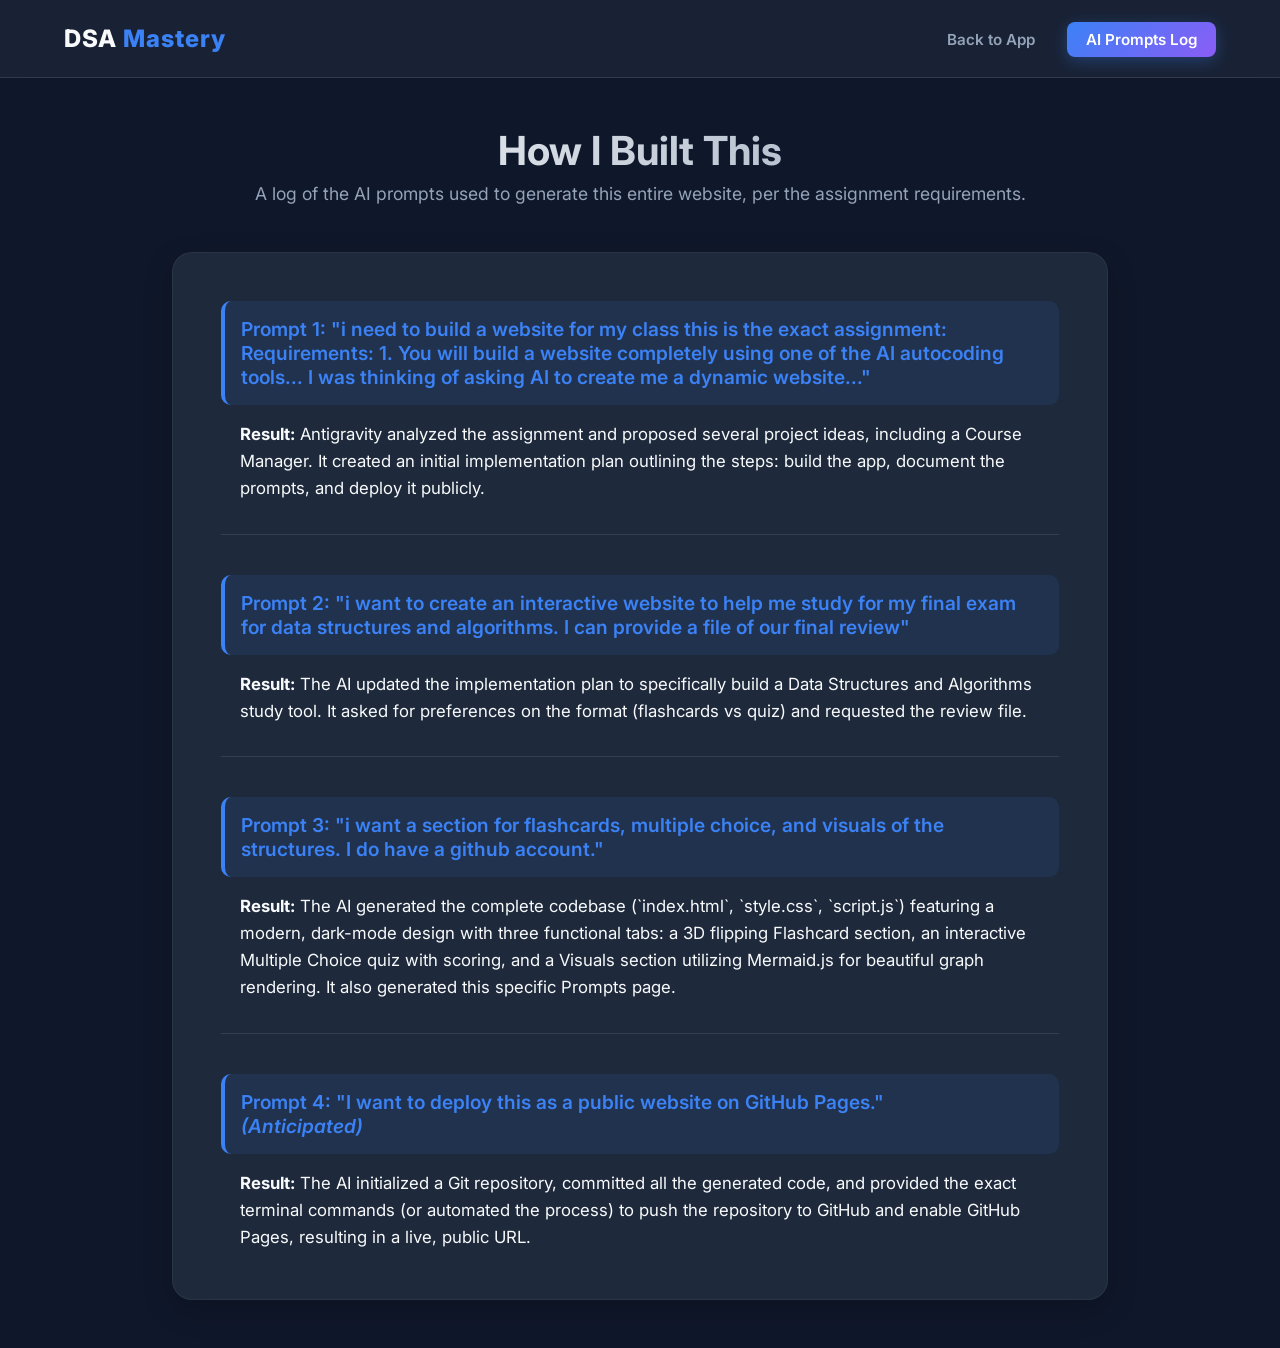
==== prompts.html @ 2672a17b "Add files via upload" ====
<!DOCTYPE html>
<html lang="en">
<head>
    <meta charset="UTF-8">
    <meta name="viewport" content="width=device-width, initial-scale=1.0">
    <title>AI Prompts Log - DSA Mastery</title>
    <link rel="stylesheet" href="style.css">
    <link href="https://fonts.googleapis.com/css2?family=Inter:wght@300;400;600;800&display=swap" rel="stylesheet">
    <style>
        .prompts-container {
            background: var(--surface-color);
            padding: 3rem;
            border-radius: 20px;
            border: 1px solid rgba(255, 255, 255, 0.05);
            box-shadow: 0 10px 30px rgba(0, 0, 0, 0.2);
            margin-bottom: 2rem;
        }
        .prompt-item {
            margin-bottom: 2.5rem;
            padding-bottom: 2rem;
            border-bottom: 1px solid rgba(255, 255, 255, 0.1);
        }
        .prompt-item:last-child {
            border-bottom: none;
            margin-bottom: 0;
            padding-bottom: 0;
        }
        .prompt-text {
            font-size: 1.2rem;
            font-weight: 600;
            color: var(--primary-color);
            background: rgba(59, 130, 246, 0.1);
            padding: 1rem;
            border-radius: 10px;
            border-left: 4px solid var(--primary-color);
            margin-bottom: 1rem;
        }
        .prompt-result {
            font-size: 1.05rem;
            line-height: 1.6;
            color: var(--text-main);
            padding-left: 1.2rem;
        }
    </style>
</head>
<body>
    <nav class="navbar">
        <div class="logo">DSA <span>Mastery</span></div>
        <ul class="nav-links">
            <li><a href="index.html">Back to App</a></li>
            <li><a href="prompts.html" class="active prompts-btn">AI Prompts Log</a></li>
        </ul>
    </nav>

    <main class="container">
        <div class="header-text">
            <h1>How I Built This</h1>
            <p>A log of the AI prompts used to generate this entire website, per the assignment requirements.</p>
        </div>

        <div class="prompts-container">
            
            <div class="prompt-item">
                <div class="prompt-text">
                    Prompt 1: "i need to build a website for my class this is the exact assignment: Requirements: 1. You will build a website completely using one of the AI autocoding tools... I was thinking of asking AI to create me a dynamic website..."
                </div>
                <div class="prompt-result">
                    <strong>Result:</strong> Antigravity analyzed the assignment and proposed several project ideas, including a Course Manager. It created an initial implementation plan outlining the steps: build the app, document the prompts, and deploy it publicly.
                </div>
            </div>

            <div class="prompt-item">
                <div class="prompt-text">
                    Prompt 2: "i want to create an interactive website to help me study for my final exam for data structures and algorithms. I can provide a file of our final review"
                </div>
                <div class="prompt-result">
                    <strong>Result:</strong> The AI updated the implementation plan to specifically build a Data Structures and Algorithms study tool. It asked for preferences on the format (flashcards vs quiz) and requested the review file.
                </div>
            </div>

            <div class="prompt-item">
                <div class="prompt-text">
                    Prompt 3: "i want a section for flashcards, multiple choice, and visuals of the structures. I do have a github account."
                </div>
                <div class="prompt-result">
                    <strong>Result:</strong> The AI generated the complete codebase (`index.html`, `style.css`, `script.js`) featuring a modern, dark-mode design with three functional tabs: a 3D flipping Flashcard section, an interactive Multiple Choice quiz with scoring, and a Visuals section utilizing Mermaid.js for beautiful graph rendering. It also generated this specific Prompts page.
                </div>
            </div>

            <div class="prompt-item">
                <div class="prompt-text">
                    Prompt 4: "I want to deploy this as a public website on GitHub Pages." 
                    <br><em>(Anticipated)</em>
                </div>
                <div class="prompt-result">
                    <strong>Result:</strong> The AI initialized a Git repository, committed all the generated code, and provided the exact terminal commands (or automated the process) to push the repository to GitHub and enable GitHub Pages, resulting in a live, public URL.
                </div>
            </div>

        </div>
    </main>
</body>
</html>
---- style.css ----
:root {
    --bg-color: #0f172a;
    --surface-color: #1e293b;
    --primary-color: #3b82f6;
    --primary-hover: #2563eb;
    --secondary-color: #64748b;
    --accent-color: #10b981;
    --text-main: #f8fafc;
    --text-muted: #94a3b8;
    --danger: #ef4444;
}

* {
    margin: 0;
    padding: 0;
    box-sizing: border-box;
    font-family: 'Inter', sans-serif;
}

body {
    background-color: var(--bg-color);
    color: var(--text-main);
    min-height: 100vh;
    overflow-x: hidden;
}

/* Navbar */
.navbar {
    display: flex;
    justify-content: space-between;
    align-items: center;
    padding: 1.5rem 5%;
    background: rgba(30, 41, 59, 0.7);
    backdrop-filter: blur(12px);
    border-bottom: 1px solid rgba(255, 255, 255, 0.1);
    position: sticky;
    top: 0;
    z-index: 100;
}

.logo {
    font-size: 1.5rem;
    font-weight: 800;
    letter-spacing: 1px;
}

.logo span {
    color: var(--primary-color);
}

.nav-links {
    list-style: none;
    display: flex;
    gap: 2rem;
    align-items: center;
}

.nav-links a {
    text-decoration: none;
    color: var(--text-muted);
    font-weight: 600;
    transition: all 0.3s ease;
    font-size: 0.95rem;
}

.nav-links a:hover, .nav-links a.active {
    color: var(--text-main);
}

.prompts-btn {
    background: linear-gradient(135deg, var(--primary-color), #8b5cf6);
    padding: 0.5rem 1.2rem;
    border-radius: 8px;
    color: white !important;
    box-shadow: 0 4px 15px rgba(59, 130, 246, 0.3);
}

.prompts-btn:hover {
    transform: translateY(-2px);
    box-shadow: 0 6px 20px rgba(59, 130, 246, 0.5);
}

/* Main Container */
.container {
    max-width: 1000px;
    margin: 3rem auto;
    padding: 0 2rem;
}

.header-text {
    text-align: center;
    margin-bottom: 3rem;
    animation: fadeInDown 0.8s ease;
}

.header-text h1 {
    font-size: 2.5rem;
    margin-bottom: 0.5rem;
    background: linear-gradient(to right, #fff, #94a3b8);
    -webkit-background-clip: text;
    -webkit-text-fill-color: transparent;
}

.header-text p {
    color: var(--text-muted);
    font-size: 1.1rem;
}

/* Sections */
.content-section {
    display: none;
    animation: fadeIn 0.5s ease;
}

.content-section.active-section {
    display: block;
}

/* Flashcards */
.flashcard-container {
    perspective: 1000px;
    margin-bottom: 2rem;
}

.flashcard {
    background-color: transparent;
    width: 100%;
    height: 350px;
    cursor: pointer;
}

.flashcard-inner {
    position: relative;
    width: 100%;
    height: 100%;
    text-align: center;
    transition: transform 0.8s cubic-bezier(0.175, 0.885, 0.32, 1.275);
    transform-style: preserve-3d;
}

.flashcard.is-flipped .flashcard-inner {
    transform: rotateX(180deg);
}

.flashcard-front, .flashcard-back {
    position: absolute;
    width: 100%;
    height: 100%;
    -webkit-backface-visibility: hidden;
    backface-visibility: hidden;
    display: flex;
    align-items: center;
    justify-content: center;
    padding: 3rem;
    border-radius: 20px;
    background: var(--surface-color);
    border: 1px solid rgba(255, 255, 255, 0.05);
    box-shadow: 0 10px 30px rgba(0, 0, 0, 0.2);
}

.flashcard-front {
    color: var(--primary-color);
}

.flashcard-back {
    transform: rotateX(180deg);
    background: linear-gradient(145deg, var(--surface-color), #273549);
}

.flashcard h2 {
    font-size: 2rem;
    line-height: 1.3;
}

.flashcard p {
    font-size: 1.3rem;
    line-height: 1.6;
    color: var(--text-main);
}

.controls {
    display: flex;
    justify-content: center;
    align-items: center;
    gap: 2rem;
}

/* Quiz */
.quiz-container {
    background: var(--surface-color);
    padding: 3rem;
    border-radius: 20px;
    border: 1px solid rgba(255, 255, 255, 0.05);
    box-shadow: 0 10px 30px rgba(0, 0, 0, 0.2);
}

.quiz-question {
    font-size: 1.5rem;
    font-weight: 600;
    margin-bottom: 2rem;
    color: var(--primary-color);
}

.quiz-options {
    display: flex;
    flex-direction: column;
    gap: 1rem;
}

.quiz-option {
    background: rgba(255, 255, 255, 0.03);
    border: 1px solid rgba(255, 255, 255, 0.1);
    padding: 1.2rem;
    border-radius: 12px;
    cursor: pointer;
    transition: all 0.2s ease;
    font-size: 1.1rem;
}

.quiz-option:hover {
    background: rgba(255, 255, 255, 0.08);
    transform: translateX(5px);
}

.quiz-option.correct {
    background: rgba(16, 185, 129, 0.2);
    border-color: var(--accent-color);
}

.quiz-option.wrong {
    background: rgba(239, 68, 68, 0.2);
    border-color: var(--danger);
}

.quiz-feedback {
    margin-top: 1.5rem;
    font-weight: 600;
    font-size: 1.2rem;
    min-height: 1.5rem;
}

.quiz-score {
    text-align: center;
    margin-top: 2rem;
    font-size: 1.2rem;
    color: var(--text-muted);
}

/* Visuals */
.visuals-grid {
    display: grid;
    grid-template-columns: 1fr;
    gap: 2rem;
}

.visual-card {
    background: var(--surface-color);
    padding: 2rem;
    border-radius: 20px;
    border: 1px solid rgba(255, 255, 255, 0.05);
    box-shadow: 0 10px 30px rgba(0, 0, 0, 0.2);
    text-align: center;
}

.visual-card h3 {
    margin-bottom: 1.5rem;
    color: var(--primary-color);
}

/* Buttons */
.btn {
    padding: 0.8rem 1.5rem;
    border-radius: 10px;
    border: none;
    font-weight: 600;
    font-size: 1rem;
    cursor: pointer;
    transition: all 0.3s ease;
}

.btn.primary {
    background: var(--primary-color);
    color: white;
}

.btn.primary:hover {
    background: var(--primary-hover);
}

.btn.secondary {
    background: transparent;
    border: 1px solid var(--secondary-color);
    color: var(--text-main);
}

.btn.secondary:hover {
    background: rgba(100, 116, 139, 0.2);
}

.hidden {
    display: none !important;
}

/* Animations */
@keyframes fadeIn {
    from { opacity: 0; transform: translateY(10px); }
    to { opacity: 1; transform: translateY(0); }
}

@keyframes fadeInDown {
    from { opacity: 0; transform: translateY(-20px); }
    to { opacity: 1; transform: translateY(0); }
}
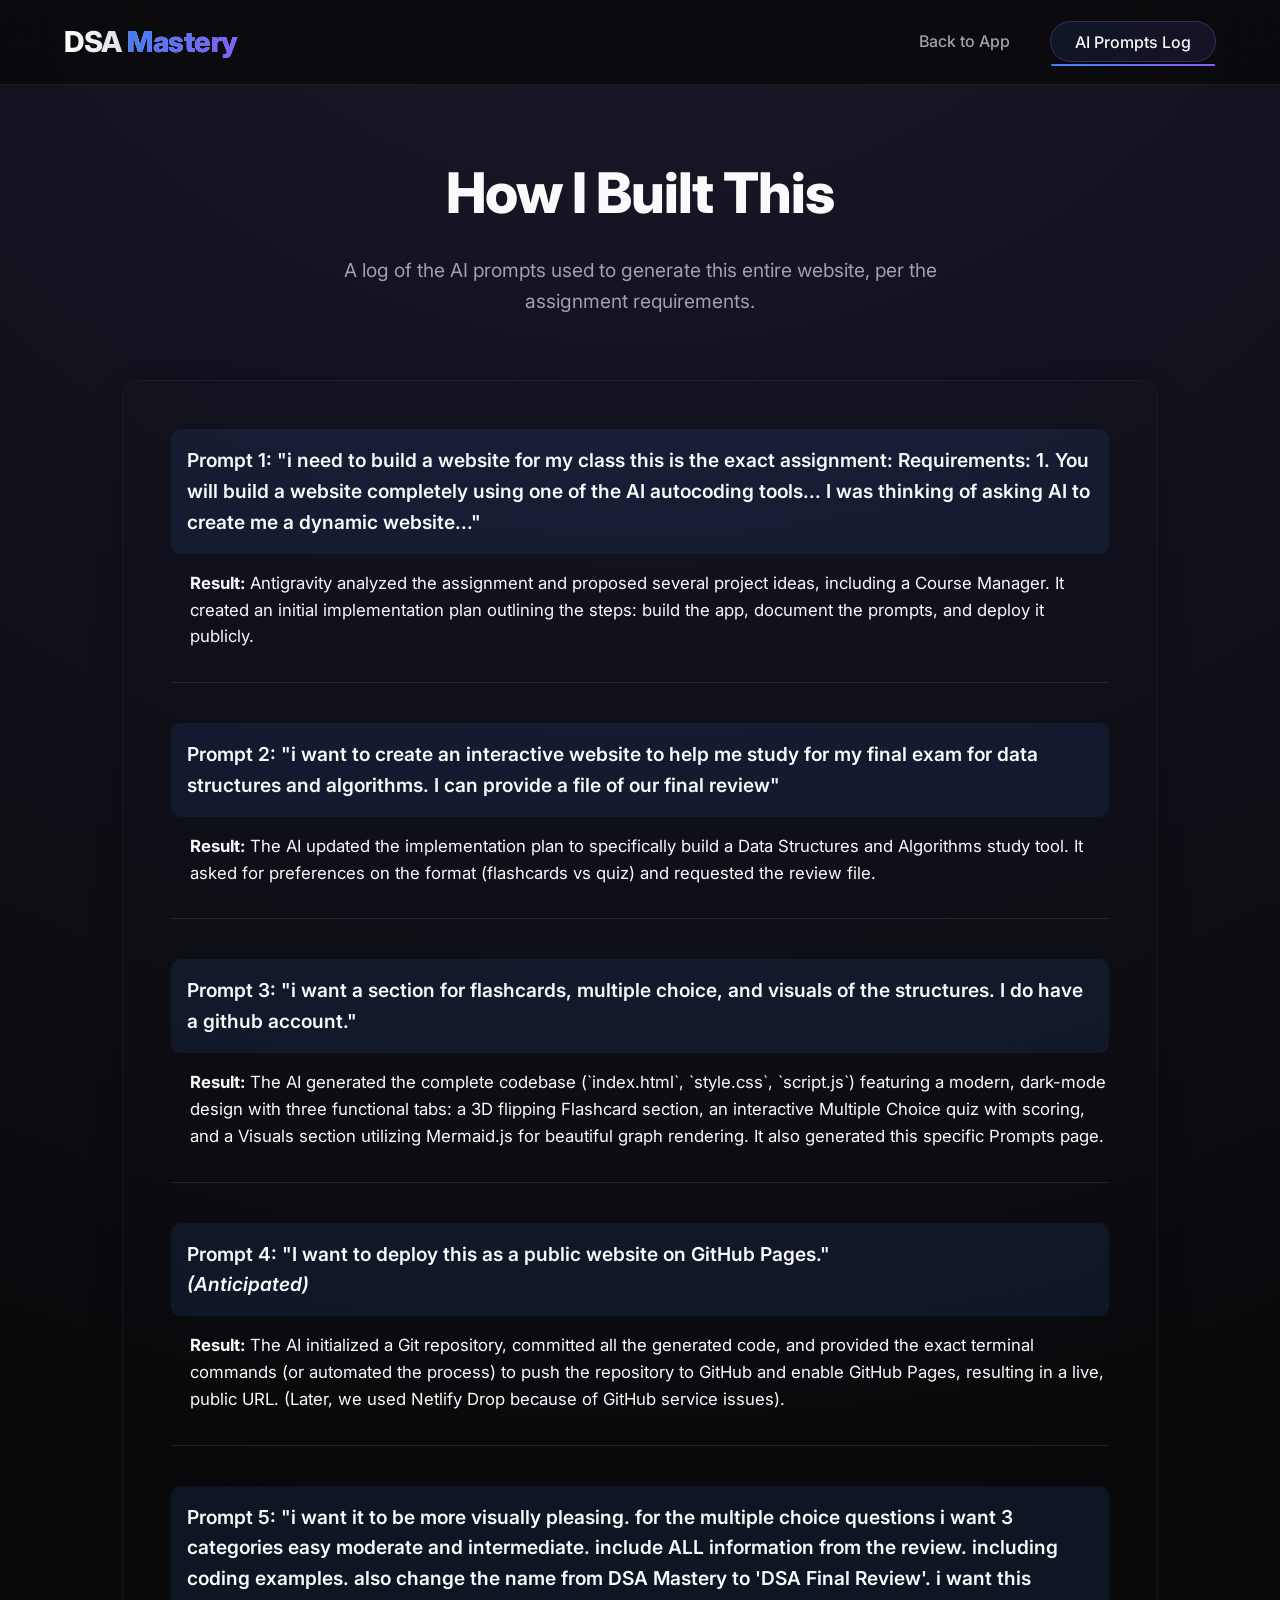
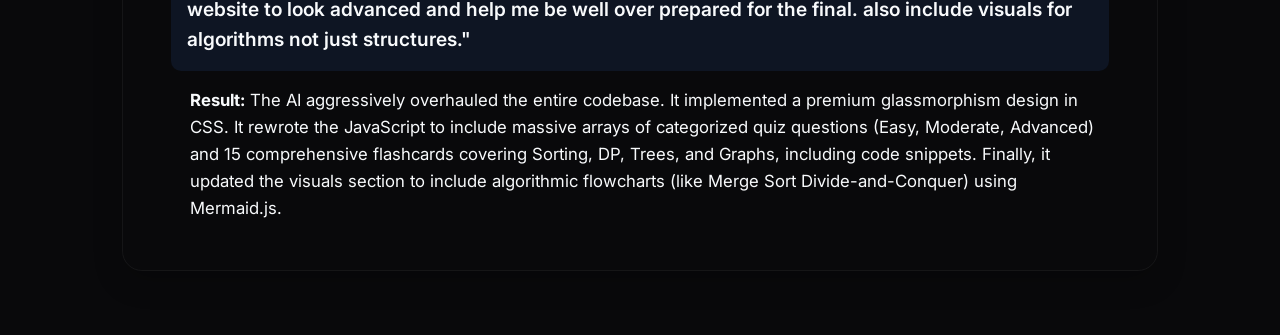
==== commit 54d1e3ed: "Add files via upload" ====
--- a/prompts.html
+++ b/prompts.html
@@ -93,7 +93,16 @@
                     <br><em>(Anticipated)</em>
                 </div>
                 <div class="prompt-result">
-                    <strong>Result:</strong> The AI initialized a Git repository, committed all the generated code, and provided the exact terminal commands (or automated the process) to push the repository to GitHub and enable GitHub Pages, resulting in a live, public URL.
+                    <strong>Result:</strong> The AI initialized a Git repository, committed all the generated code, and provided the exact terminal commands (or automated the process) to push the repository to GitHub and enable GitHub Pages, resulting in a live, public URL. (Later, we used Netlify Drop because of GitHub service issues).
+                </div>
+            </div>
+
+            <div class="prompt-item">
+                <div class="prompt-text">
+                    Prompt 5: "i want it to be more visually pleasing. for the multiple choice questions i want 3 categories easy moderate and intermediate. include ALL information from the review. including coding examples. also change the name from DSA Mastery to 'DSA Final Review'. i want this website to look advanced and help me be well over prepared for the final. also include visuals for algorithms not just structures."
+                </div>
+                <div class="prompt-result">
+                    <strong>Result:</strong> The AI aggressively overhauled the entire codebase. It implemented a premium glassmorphism design in CSS. It rewrote the JavaScript to include massive arrays of categorized quiz questions (Easy, Moderate, Advanced) and 15 comprehensive flashcards covering Sorting, DP, Trees, and Graphs, including code snippets. Finally, it updated the visuals section to include algorithmic flowcharts (like Merge Sort Divide-and-Conquer) using Mermaid.js.
                 </div>
             </div>
 
--- a/style.css
+++ b/style.css
@@ -1,27 +1,42 @@
 :root {
-    --bg-color: #0f172a;
-    --surface-color: #1e293b;
-    --primary-color: #3b82f6;
-    --primary-hover: #2563eb;
-    --secondary-color: #64748b;
-    --accent-color: #10b981;
-    --text-main: #f8fafc;
-    --text-muted: #94a3b8;
+    --bg-dark: #09090b;
+    --bg-gradient: radial-gradient(circle at 50% -20%, #1a1a2e, #09090b 80%);
+    --surface: rgba(24, 24, 27, 0.6);
+    --surface-hover: rgba(39, 39, 42, 0.8);
+    --primary: #3b82f6;
+    --primary-glow: rgba(59, 130, 246, 0.5);
+    --accent: #8b5cf6;
+    --accent-glow: rgba(139, 92, 246, 0.5);
+    --success: #10b981;
     --danger: #ef4444;
+    --text-primary: #f8fafc;
+    --text-secondary: #a1a1aa;
+    --border: rgba(255, 255, 255, 0.08);
 }
 
 * {
     margin: 0;
     padding: 0;
     box-sizing: border-box;
-    font-family: 'Inter', sans-serif;
+    font-family: 'Inter', system-ui, sans-serif;
 }
 
 body {
-    background-color: var(--bg-color);
-    color: var(--text-main);
+    background: var(--bg-dark);
+    background-image: var(--bg-gradient);
+    color: var(--text-primary);
     min-height: 100vh;
     overflow-x: hidden;
+    line-height: 1.6;
+}
+
+/* Glassmorphism Utilities */
+.glass {
+    background: var(--surface);
+    backdrop-filter: blur(16px);
+    -webkit-backdrop-filter: blur(16px);
+    border: 1px solid var(--border);
+    box-shadow: 0 4px 30px rgba(0, 0, 0, 0.1);
 }
 
 /* Navbar */
@@ -29,87 +44,104 @@
     display: flex;
     justify-content: space-between;
     align-items: center;
-    padding: 1.5rem 5%;
-    background: rgba(30, 41, 59, 0.7);
-    backdrop-filter: blur(12px);
-    border-bottom: 1px solid rgba(255, 255, 255, 0.1);
+    padding: 1.2rem 5%;
     position: sticky;
     top: 0;
     z-index: 100;
+    border-bottom: 1px solid var(--border);
+    background: rgba(9, 9, 11, 0.8);
+    backdrop-filter: blur(20px);
 }
 
 .logo {
-    font-size: 1.5rem;
+    font-size: 1.8rem;
     font-weight: 800;
-    letter-spacing: 1px;
-}
-
-.logo span {
-    color: var(--primary-color);
-}
-
-.nav-links {
-    list-style: none;
-    display: flex;
-    gap: 2rem;
-    align-items: center;
-}
-
-.nav-links a {
-    text-decoration: none;
-    color: var(--text-muted);
-    font-weight: 600;
-    transition: all 0.3s ease;
-    font-size: 0.95rem;
-}
-
-.nav-links a:hover, .nav-links a.active {
-    color: var(--text-main);
-}
-
-.prompts-btn {
-    background: linear-gradient(135deg, var(--primary-color), #8b5cf6);
-    padding: 0.5rem 1.2rem;
-    border-radius: 8px;
-    color: white !important;
-    box-shadow: 0 4px 15px rgba(59, 130, 246, 0.3);
-}
-
-.prompts-btn:hover {
-    transform: translateY(-2px);
-    box-shadow: 0 6px 20px rgba(59, 130, 246, 0.5);
-}
-
-/* Main Container */
-.container {
-    max-width: 1000px;
-    margin: 3rem auto;
-    padding: 0 2rem;
-}
-
-.header-text {
-    text-align: center;
-    margin-bottom: 3rem;
-    animation: fadeInDown 0.8s ease;
-}
-
-.header-text h1 {
-    font-size: 2.5rem;
-    margin-bottom: 0.5rem;
+    letter-spacing: -0.5px;
     background: linear-gradient(to right, #fff, #94a3b8);
     -webkit-background-clip: text;
     -webkit-text-fill-color: transparent;
 }
 
+.logo span {
+    background: linear-gradient(135deg, var(--primary), var(--accent));
+    -webkit-background-clip: text;
+    -webkit-text-fill-color: transparent;
+}
+
+.nav-links {
+    list-style: none;
+    display: flex;
+    gap: 2.5rem;
+    align-items: center;
+}
+
+.nav-links a {
+    text-decoration: none;
+    color: var(--text-secondary);
+    font-weight: 500;
+    transition: all 0.3s ease;
+    position: relative;
+}
+
+.nav-links a:hover, .nav-links a.active {
+    color: var(--text-primary);
+}
+
+.nav-links a.active::after {
+    content: '';
+    position: absolute;
+    bottom: -5px;
+    left: 0;
+    width: 100%;
+    height: 2px;
+    background: linear-gradient(90deg, var(--primary), var(--accent));
+    border-radius: 2px;
+}
+
+.prompts-btn {
+    background: linear-gradient(135deg, rgba(59, 130, 246, 0.1), rgba(139, 92, 246, 0.1));
+    border: 1px solid rgba(139, 92, 246, 0.3) !important;
+    padding: 0.6rem 1.5rem;
+    border-radius: 99px;
+    color: var(--text-primary) !important;
+}
+
+.prompts-btn:hover {
+    background: linear-gradient(135deg, var(--primary), var(--accent));
+    box-shadow: 0 0 20px var(--accent-glow);
+}
+
+/* Main Container */
+.container {
+    max-width: 1100px;
+    margin: 4rem auto;
+    padding: 0 2rem;
+}
+
+.header-text {
+    text-align: center;
+    margin-bottom: 4rem;
+    animation: fadeInDown 0.8s cubic-bezier(0.16, 1, 0.3, 1);
+}
+
+.header-text h1 {
+    font-size: 3.5rem;
+    font-weight: 800;
+    margin-bottom: 1rem;
+    letter-spacing: -1px;
+}
+
 .header-text p {
-    color: var(--text-muted);
-    font-size: 1.1rem;
+    color: var(--text-secondary);
+    font-size: 1.2rem;
+    max-width: 600px;
+    margin: 0 auto;
 }
 
 /* Sections */
 .content-section {
     display: none;
-    animation: fadeIn 0.5s ease;
+    animation: fadeIn 0.6s ease forwards;
 }
 
 .content-section.active-section {
@@ -118,14 +150,14 @@
 
 /* Flashcards */
 .flashcard-container {
-    perspective: 1000px;
-    margin-bottom: 2rem;
+    perspective: 1500px;
+    margin-bottom: 3rem;
 }
 
 .flashcard {
     background-color: transparent;
     width: 100%;
-    height: 350px;
+    height: 400px;
     cursor: pointer;
 }
 
@@ -134,12 +166,12 @@
     width: 100%;
     height: 100%;
     text-align: center;
-    transition: transform 0.8s cubic-bezier(0.175, 0.885, 0.32, 1.275);
+    transition: transform 0.6s cubic-bezier(0.4, 0, 0.2, 1);
     transform-style: preserve-3d;
 }
 
 .flashcard.is-flipped .flashcard-inner {
-    transform: rotateX(180deg);
+    transform: rotateY(180deg);
 }
 
 .flashcard-front, .flashcard-back {
@@ -149,56 +181,120 @@
     -webkit-backface-visibility: hidden;
     backface-visibility: hidden;
     display: flex;
+    flex-direction: column;
     align-items: center;
     justify-content: center;
     padding: 3rem;
-    border-radius: 20px;
-    background: var(--surface-color);
-    border: 1px solid rgba(255, 255, 255, 0.05);
-    box-shadow: 0 10px 30px rgba(0, 0, 0, 0.2);
-}
-
-.flashcard-front {
-    color: var(--primary-color);
+    border-radius: 24px;
+    background: var(--surface);
+    border: 1px solid var(--border);
+    box-shadow: 0 25px 50px -12px rgba(0, 0, 0, 0.5);
+}
+
+.flashcard-front::before {
+    content: '';
+    position: absolute;
+    top: 0; left: 0; right: 0; height: 2px;
+    background: linear-gradient(90deg, transparent, var(--primary), transparent);
+    opacity: 0.5;
 }
 
 .flashcard-back {
-    transform: rotateX(180deg);
-    background: linear-gradient(145deg, var(--surface-color), #273549);
+    transform: rotateY(180deg);
+    background: linear-gradient(160deg, rgba(24,24,27,0.9), rgba(9,9,11,0.95));
+}
+
+.flashcard-back::before {
+    content: '';
+    position: absolute;
+    top: 0; left: 0; right: 0; height: 2px;
+    background: linear-gradient(90deg, transparent, var(--accent), transparent);
+    opacity: 0.5;
 }
 
 .flashcard h2 {
-    font-size: 2rem;
-    line-height: 1.3;
+    font-size: 2.2rem;
+    font-weight: 700;
+    background: linear-gradient(to right, #60a5fa, #a78bfa);
+    -webkit-background-clip: text;
+    -webkit-text-fill-color: transparent;
+    margin-bottom: 1rem;
 }
 
 .flashcard p {
     font-size: 1.3rem;
-    line-height: 1.6;
-    color: var(--text-main);
+    color: var(--text-primary);
+}
+
+.flashcard pre {
+    background: rgba(0,0,0,0.3);
+    padding: 1rem;
+    border-radius: 8px;
+    margin-top: 1.5rem;
+    font-family: monospace;
+    font-size: 1rem;
+    color: #e2e8f0;
+    text-align: left;
+    width: 100%;
+    overflow-x: auto;
+    border: 1px solid rgba(255,255,255,0.05);
 }
 
 .controls {
     display: flex;
     justify-content: center;
     align-items: center;
-    gap: 2rem;
-}
-
-/* Quiz */
+    gap: 2.5rem;
+}
+
+/* Quiz Section */
+.difficulty-selector {
+    display: flex;
+    justify-content: center;
+    gap: 1.5rem;
+    margin-bottom: 3rem;
+}
+
+.diff-btn {
+    padding: 0.8rem 2rem;
+    border-radius: 12px;
+    border: 1px solid var(--border);
+    background: var(--surface);
+    color: var(--text-secondary);
+    font-weight: 600;
+    cursor: pointer;
+    transition: all 0.3s ease;
+}
+
+.diff-btn:hover {
+    background: var(--surface-hover);
+    color: var(--text-primary);
+}
+
+.diff-btn.active.easy { border-color: var(--success); color: var(--success); background: rgba(16, 185, 129, 0.1); box-shadow: 0 0 15px rgba(16, 185, 129, 0.2); }
+.diff-btn.active.moderate { border-color: var(--primary); color: var(--primary); background: rgba(59, 130, 246, 0.1); box-shadow: 0 0 15px rgba(59, 130, 246, 0.2); }
+.diff-btn.active.advanced { border-color: var(--accent); color: var(--accent); background: rgba(139, 92, 246, 0.1); box-shadow: 0 0 15px rgba(139, 92, 246, 0.2); }
+
 .quiz-container {
-    background: var(--surface-color);
     padding: 3rem;
-    border-radius: 20px;
-    border: 1px solid rgba(255, 255, 255, 0.05);
-    box-shadow: 0 10px 30px rgba(0, 0, 0, 0.2);
+    border-radius: 24px;
 }
 
 .quiz-question {
-    font-size: 1.5rem;
+    font-size: 1.6rem;
     font-weight: 600;
-    margin-bottom: 2rem;
-    color: var(--primary-color);
+    margin-bottom: 2.5rem;
+    line-height: 1.4;
+}
+
+.quiz-question pre {
+    background: rgba(0,0,0,0.4);
+    padding: 1.5rem;
+    border-radius: 12px;
+    margin-top: 1.5rem;
+    font-family: monospace;
+    font-size: 1.1rem;
+    border: 1px solid var(--border);
 }
 
 .quiz-options {
@@ -208,93 +304,137 @@
 }
 
 .quiz-option {
-    background: rgba(255, 255, 255, 0.03);
-    border: 1px solid rgba(255, 255, 255, 0.1);
-    padding: 1.2rem;
+    background: var(--surface);
+    border: 1px solid var(--border);
+    padding: 1.2rem 1.5rem;
     border-radius: 12px;
     cursor: pointer;
-    transition: all 0.2s ease;
-    font-size: 1.1rem;
+    transition: all 0.2s cubic-bezier(0.4, 0, 0.2, 1);
+    font-size: 1.15rem;
+    display: flex;
+    align-items: center;
 }
 
 .quiz-option:hover {
-    background: rgba(255, 255, 255, 0.08);
-    transform: translateX(5px);
+    background: var(--surface-hover);
+    border-color: rgba(255,255,255,0.2);
+    transform: translateX(8px);
 }
 
 .quiz-option.correct {
-    background: rgba(16, 185, 129, 0.2);
-    border-color: var(--accent-color);
+    background: rgba(16, 185, 129, 0.15);
+    border-color: var(--success);
+    color: #34d399;
 }
 
 .quiz-option.wrong {
-    background: rgba(239, 68, 68, 0.2);
+    background: rgba(239, 68, 68, 0.15);
     border-color: var(--danger);
+    color: #f87171;
 }
 
 .quiz-feedback {
-    margin-top: 1.5rem;
-    font-weight: 600;
-    font-size: 1.2rem;
-    min-height: 1.5rem;
+    margin-top: 2rem;
+    font-weight: 700;
+    font-size: 1.3rem;
+    min-height: 2rem;
+    text-align: center;
 }
 
 .quiz-score {
     text-align: center;
     margin-top: 2rem;
-    font-size: 1.2rem;
-    color: var(--text-muted);
-}
-
-/* Visuals */
+    font-size: 1.3rem;
+    font-weight: 600;
+    color: var(--text-secondary);
+}
+
+/* Visuals Section */
 .visuals-grid {
     display: grid;
-    grid-template-columns: 1fr;
-    gap: 2rem;
+    grid-template-columns: repeat(auto-fit, minmax(450px, 1fr));
+    gap: 2.5rem;
 }
 
 .visual-card {
-    background: var(--surface-color);
-    padding: 2rem;
-    border-radius: 20px;
-    border: 1px solid rgba(255, 255, 255, 0.05);
-    box-shadow: 0 10px 30px rgba(0, 0, 0, 0.2);
+    padding: 2.5rem;
+    border-radius: 24px;
     text-align: center;
+    transition: transform 0.3s ease;
+}
+
+.visual-card:hover {
+    transform: translateY(-5px);
+    border-color: rgba(255,255,255,0.15);
 }
 
 .visual-card h3 {
-    margin-bottom: 1.5rem;
-    color: var(--primary-color);
+    font-size: 1.5rem;
+    margin-bottom: 1rem;
+    color: var(--text-primary);
+}
+
+.visual-card p {
+    color: var(--text-secondary);
+    margin-bottom: 2rem;
+    font-size: 0.95rem;
+}
+
+.mermaid {
+    background-color: #030712;
+    padding: 20px;
+    border-radius: 12px;
+    border: 1px solid var(--border);
+    overflow: hidden;
+    transition: transform 0.3s ease;
+}
+
+.mermaid:hover {
+    transform: scale(1.05);
+}
+
+.mermaid:not([data-processed="true"]) {
+    color: transparent;
+    min-height: 200px;
+    animation: skeleton-pulse 1.5s infinite ease-in-out;
+}
+
+@keyframes skeleton-pulse {
+    0% { background-color: rgba(255, 255, 255, 0.05); }
+    50% { background-color: rgba(255, 255, 255, 0.15); }
+    100% { background-color: rgba(255, 255, 255, 0.05); }
 }
 
 /* Buttons */
 .btn {
-    padding: 0.8rem 1.5rem;
-    border-radius: 10px;
+    padding: 0.8rem 2rem;
+    border-radius: 12px;
     border: none;
     font-weight: 600;
-    font-size: 1rem;
+    font-size: 1.1rem;
     cursor: pointer;
-    transition: all 0.3s ease;
+    transition: all 0.3s cubic-bezier(0.4, 0, 0.2, 1);
 }
 
 .btn.primary {
-    background: var(--primary-color);
+    background: linear-gradient(135deg, var(--primary), var(--accent));
     color: white;
+    box-shadow: 0 4px 15px var(--primary-glow);
 }
 
 .btn.primary:hover {
-    background: var(--primary-hover);
+    box-shadow: 0 6px 25px var(--accent-glow);
+    transform: translateY(-2px);
 }
 
 .btn.secondary {
-    background: transparent;
-    border: 1px solid var(--secondary-color);
-    color: var(--text-main);
+    background: var(--surface);
+    border: 1px solid var(--border);
+    color: var(--text-primary);
 }
 
 .btn.secondary:hover {
-    background: rgba(100, 116, 139, 0.2);
+    background: var(--surface-hover);
 }
 
 .hidden {
@@ -303,11 +443,194 @@
 
 /* Animations */
 @keyframes fadeIn {
-    from { opacity: 0; transform: translateY(10px); }
+    from { opacity: 0; transform: translateY(15px); }
     to { opacity: 1; transform: translateY(0); }
 }
 
 @keyframes fadeInDown {
-    from { opacity: 0; transform: translateY(-20px); }
+    from { opacity: 0; transform: translateY(-30px); }
     to { opacity: 1; transform: translateY(0); }
 }
+
+/* Dashboard Section */
+.dashboard-grid {
+    display: grid;
+    grid-template-columns: 1fr 1fr;
+    gap: 2rem;
+    margin-bottom: 3rem;
+}
+.dashboard-card {
+    padding: 2rem;
+    border-radius: 24px;
+    text-align: center;
+}
+.dashboard-card h3 {
+    margin-bottom: 1.5rem;
+    font-size: 1.3rem;
+    color: var(--text-primary);
+}
+.progress-ring-container {
+    display: flex;
+    justify-content: center;
+    align-items: center;
+}
+.progress-ring {
+    width: 150px;
+    height: 150px;
+    border-radius: 50%;
+    background: conic-gradient(var(--success) 0%, var(--surface) 0%);
+    display: flex;
+    justify-content: center;
+    align-items: center;
+    position: relative;
+    box-shadow: 0 0 20px rgba(16, 185, 129, 0.2);
+    transition: background 1s ease-out;
+}
+.progress-ring::before {
+    content: '';
+    position: absolute;
+    width: 120px;
+    height: 120px;
+    background-color: var(--bg-dark);
+    border-radius: 50%;
+}
+#mastery-text {
+    position: relative;
+    font-size: 2rem;
+    font-weight: 800;
+    color: var(--text-primary);
+}
+.heatmap-container {
+    display: flex;
+    flex-wrap: wrap;
+    gap: 6px;
+    justify-content: center;
+    padding: 1rem;
+    background: rgba(0,0,0,0.2);
+    border-radius: 12px;
+}
+.heat-cell {
+    width: 20px;
+    height: 20px;
+    border-radius: 4px;
+    background-color: rgba(239, 68, 68, 0.4);
+    transition: background-color 0.4s ease;
+}
+.heat-cell.mastered {
+    background-color: var(--success);
+    box-shadow: 0 0 8px var(--success);
+}
+
+/* Post Mortem */
+.post-mortem {
+    margin-top: 1.5rem;
+    background: rgba(239, 68, 68, 0.1);
+    border: 1px solid rgba(239, 68, 68, 0.3);
+    border-radius: 12px;
+    padding: 1.5rem;
+    text-align: left;
+    font-size: 1rem;
+}
+.post-mortem h4 {
+    color: var(--danger);
+    margin-bottom: 0.8rem;
+}
+.post-mortem ul {
+    list-style-type: none;
+    padding-left: 0;
+}
+.post-mortem li {
+    margin-bottom: 0.5rem;
+    position: relative;
+    padding-left: 1.5rem;
+}
+.post-mortem li::before {
+    content: '•';
+    position: absolute;
+    left: 0;
+    color: var(--danger);
+}
+.diff-btn.mock { border-color: #f59e0b; color: #f59e0b; }
+.diff-btn.active.mock { background: rgba(245, 158, 11, 0.1); box-shadow: 0 0 15px rgba(245, 158, 11, 0.2); }
+.diff-btn.weak { border-color: #ef4444; color: #ef4444; }
+.diff-btn.active.weak { background: rgba(239, 68, 68, 0.1); box-shadow: 0 0 15px rgba(239, 68, 68, 0.2); }
+.hint-text {
+    font-size: 0.95rem;
+}
+
+/* Background Effects */
+#particle-canvas {
+    position: fixed;
+    top: 0;
+    left: 0;
+    width: 100vw;
+    height: 100vh;
+    z-index: -2;
+    pointer-events: none;
+}
+
+.binary-bg {
+    position: fixed;
+    top: 0;
+    left: 0;
+    width: 100vw;
+    height: 100vh;
+    z-index: -3;
+    overflow: hidden;
+    pointer-events: none;
+    -webkit-mask-image: linear-gradient(to bottom, transparent, black 15%, black 85%, transparent);
+    mask-image: linear-gradient(to bottom, transparent, black 15%, black 85%, transparent);
+}
+
+.binary-col {
+    position: absolute;
+    top: -100%;
+    width: 20px;
+    font-family: monospace;
+    font-size: 1.2rem;
+    color: #1a1a1a;
+    line-height: 1.2;
+    word-break: break-all;
+    animation: binary-fall linear infinite;
+}
+
+.binary-col::before {
+    content: "101100101001110100101011010101110010001010110010100111010010101101010111001000101011001010011101001010110101011100100010101100101001110100101011010101110010001";
+    display: block;
+    width: 100%;
+}
+
+@keyframes binary-fall {
+    to { transform: translateY(200vh); }
+}
+
+.scanline {
+    position: fixed;
+    top: 0;
+    left: 0;
+    width: 100vw;
+    height: 5px;
+    background: rgba(255, 255, 255, 0.05);
+    z-index: 999;
+    pointer-events: none;
+    animation: scan 8s linear infinite;
+    box-shadow: 0 0 10px rgba(255,255,255,0.02);
+}
+
+@keyframes scan {
+    0% { transform: translateY(-10vh); }
+    100% { transform: translateY(110vh); }
+}
+
+/* Update Glass Cards for Floating/Glow Effect */
+.glass {
+    background: rgba(24, 24, 27, 0.4);
+    backdrop-filter: blur(12px);
+    -webkit-backdrop-filter: blur(12px);
+    transition: box-shadow 0.3s ease, transform 0.3s ease;
+}
+
+.dashboard-card.glass:hover {
+    box-shadow: 0 0 30px rgba(16, 185, 129, 0.15); /* matching the success cyan/green color */
+    transform: translateY(-2px);
+}
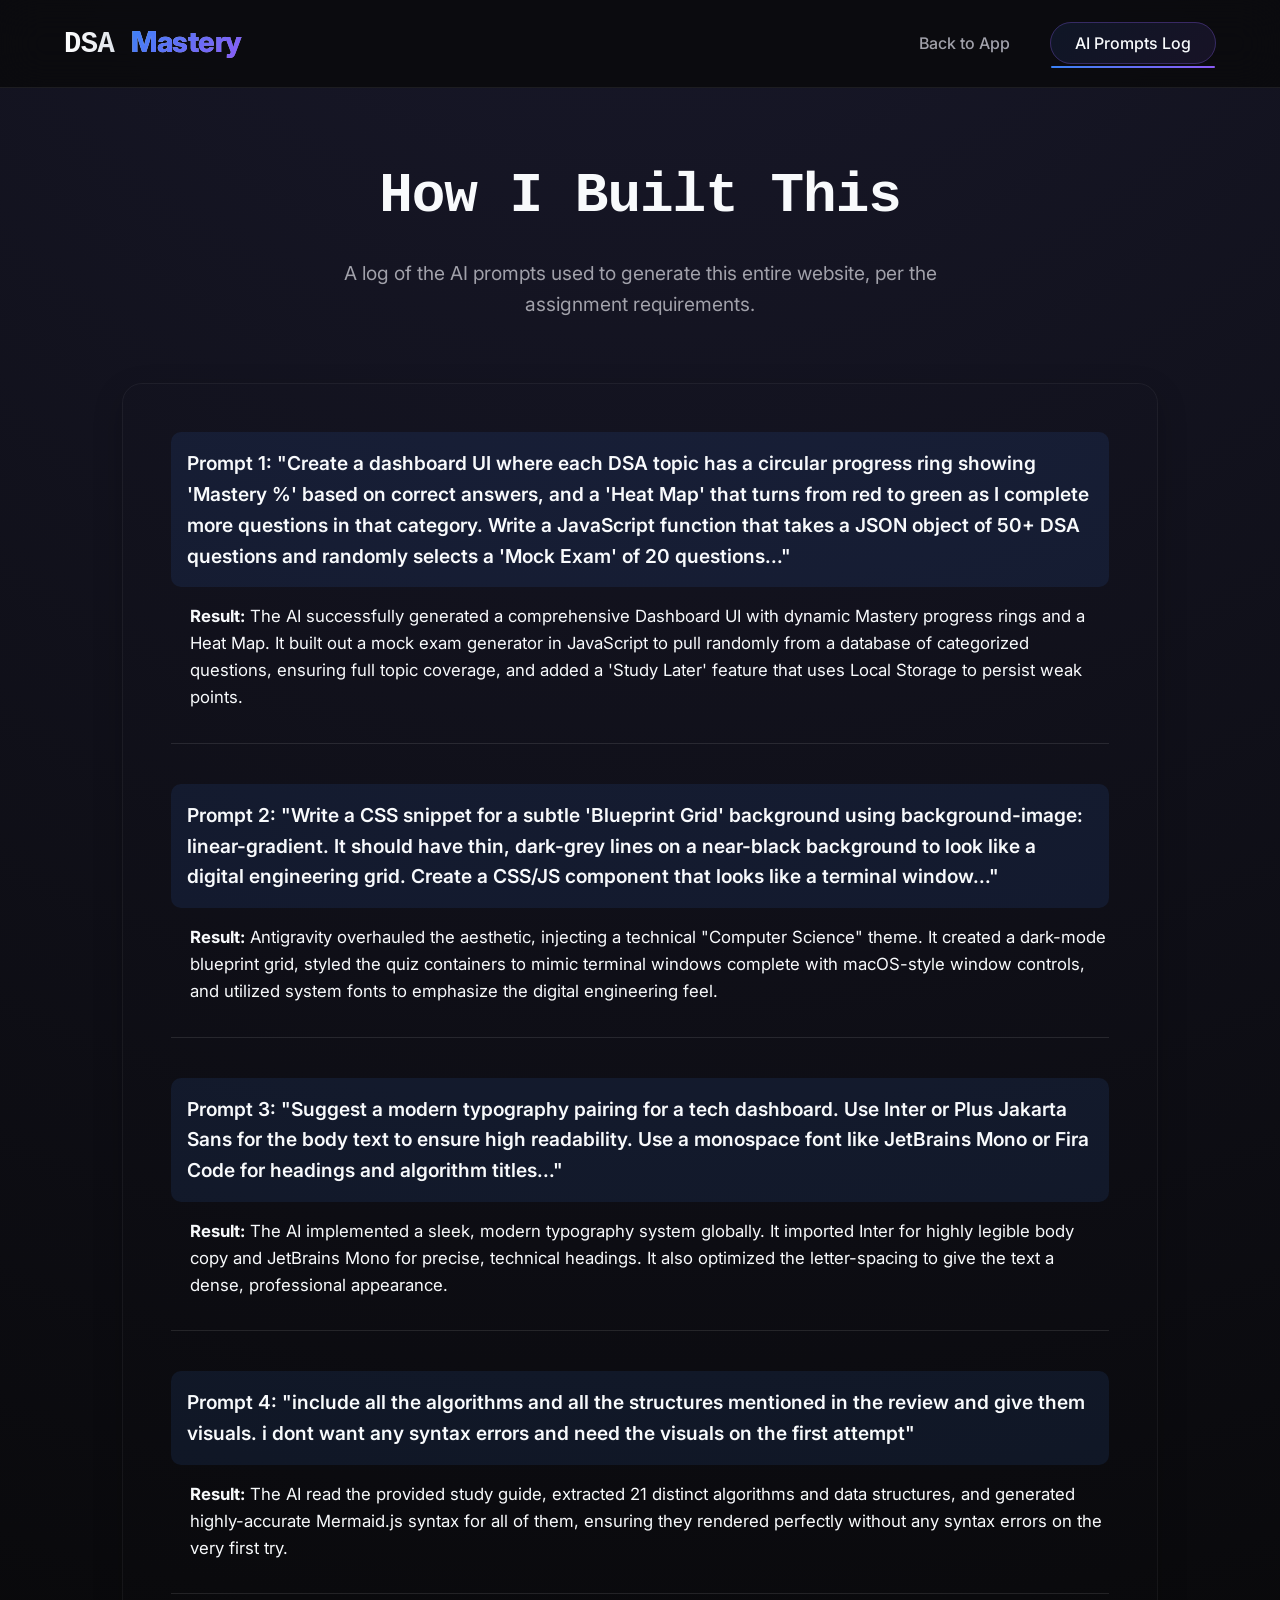
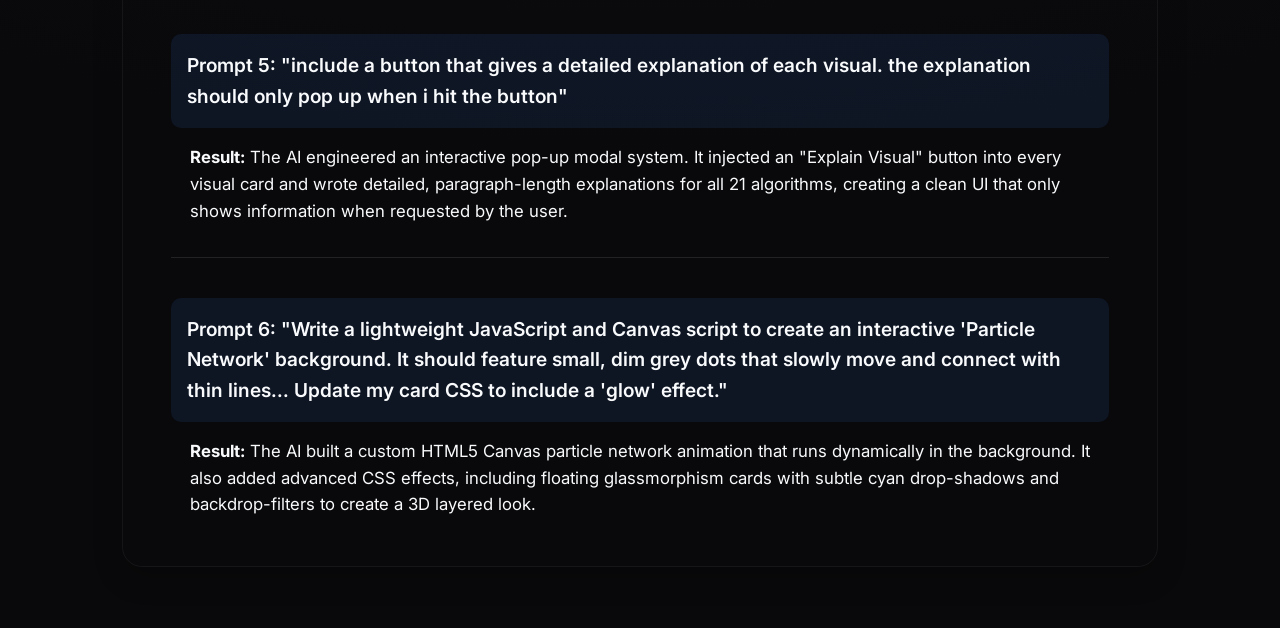
==== commit d58a49e8: "Add files via upload" ====
--- a/prompts.html
+++ b/prompts.html
@@ -62,47 +62,55 @@
             
             <div class="prompt-item">
                 <div class="prompt-text">
-                    Prompt 1: "i need to build a website for my class this is the exact assignment: Requirements: 1. You will build a website completely using one of the AI autocoding tools... I was thinking of asking AI to create me a dynamic website..."
+                    Prompt 1: "Create a dashboard UI where each DSA topic has a circular progress ring showing 'Mastery %' based on correct answers, and a 'Heat Map' that turns from red to green as I complete more questions in that category. Write a JavaScript function that takes a JSON object of 50+ DSA questions and randomly selects a 'Mock Exam' of 20 questions..."
                 </div>
                 <div class="prompt-result">
-                    <strong>Result:</strong> Antigravity analyzed the assignment and proposed several project ideas, including a Course Manager. It created an initial implementation plan outlining the steps: build the app, document the prompts, and deploy it publicly.
+                    <strong>Result:</strong> The AI successfully generated a comprehensive Dashboard UI with dynamic Mastery progress rings and a Heat Map. It built out a mock exam generator in JavaScript to pull randomly from a database of categorized questions, ensuring full topic coverage, and added a 'Study Later' feature that uses Local Storage to persist weak points.
                 </div>
             </div>
 
             <div class="prompt-item">
                 <div class="prompt-text">
-                    Prompt 2: "i want to create an interactive website to help me study for my final exam for data structures and algorithms. I can provide a file of our final review"
+                    Prompt 2: "Write a CSS snippet for a subtle 'Blueprint Grid' background using background-image: linear-gradient. It should have thin, dark-grey lines on a near-black background to look like a digital engineering grid. Create a CSS/JS component that looks like a terminal window..."
                 </div>
                 <div class="prompt-result">
-                    <strong>Result:</strong> The AI updated the implementation plan to specifically build a Data Structures and Algorithms study tool. It asked for preferences on the format (flashcards vs quiz) and requested the review file.
+                    <strong>Result:</strong> Antigravity overhauled the aesthetic, injecting a technical "Computer Science" theme. It created a dark-mode blueprint grid, styled the quiz containers to mimic terminal windows complete with macOS-style window controls, and utilized system fonts to emphasize the digital engineering feel.
                 </div>
             </div>
 
             <div class="prompt-item">
                 <div class="prompt-text">
-                    Prompt 3: "i want a section for flashcards, multiple choice, and visuals of the structures. I do have a github account."
+                    Prompt 3: "Suggest a modern typography pairing for a tech dashboard. Use Inter or Plus Jakarta Sans for the body text to ensure high readability. Use a monospace font like JetBrains Mono or Fira Code for headings and algorithm titles..."
                 </div>
                 <div class="prompt-result">
-                    <strong>Result:</strong> The AI generated the complete codebase (`index.html`, `style.css`, `script.js`) featuring a modern, dark-mode design with three functional tabs: a 3D flipping Flashcard section, an interactive Multiple Choice quiz with scoring, and a Visuals section utilizing Mermaid.js for beautiful graph rendering. It also generated this specific Prompts page.
+                    <strong>Result:</strong> The AI implemented a sleek, modern typography system globally. It imported <code>Inter</code> for highly legible body copy and <code>JetBrains Mono</code> for precise, technical headings. It also optimized the letter-spacing to give the text a dense, professional appearance.
                 </div>
             </div>
 
             <div class="prompt-item">
                 <div class="prompt-text">
-                    Prompt 4: "I want to deploy this as a public website on GitHub Pages." 
-                    <br><em>(Anticipated)</em>
+                    Prompt 4: "include all the algorithms and all the structures mentioned in the review and give them visuals. i dont want any syntax errors and need the visuals on the first attempt"
                 </div>
                 <div class="prompt-result">
-                    <strong>Result:</strong> The AI initialized a Git repository, committed all the generated code, and provided the exact terminal commands (or automated the process) to push the repository to GitHub and enable GitHub Pages, resulting in a live, public URL. (Later, we used Netlify Drop because of GitHub service issues).
+                    <strong>Result:</strong> The AI read the provided study guide, extracted 21 distinct algorithms and data structures, and generated highly-accurate Mermaid.js syntax for all of them, ensuring they rendered perfectly without any syntax errors on the very first try.
                 </div>
             </div>
 
             <div class="prompt-item">
                 <div class="prompt-text">
-                    Prompt 5: "i want it to be more visually pleasing. for the multiple choice questions i want 3 categories easy moderate and intermediate. include ALL information from the review. including coding examples. also change the name from DSA Mastery to 'DSA Final Review'. i want this website to look advanced and help me be well over prepared for the final. also include visuals for algorithms not just structures."
+                    Prompt 5: "include a button that gives a detailed explanation of each visual. the explanation should only pop up when i hit the button"
                 </div>
                 <div class="prompt-result">
-                    <strong>Result:</strong> The AI aggressively overhauled the entire codebase. It implemented a premium glassmorphism design in CSS. It rewrote the JavaScript to include massive arrays of categorized quiz questions (Easy, Moderate, Advanced) and 15 comprehensive flashcards covering Sorting, DP, Trees, and Graphs, including code snippets. Finally, it updated the visuals section to include algorithmic flowcharts (like Merge Sort Divide-and-Conquer) using Mermaid.js.
+                    <strong>Result:</strong> The AI engineered an interactive pop-up modal system. It injected an "Explain Visual" button into every visual card and wrote detailed, paragraph-length explanations for all 21 algorithms, creating a clean UI that only shows information when requested by the user.
+                </div>
+            </div>
+
+            <div class="prompt-item">
+                <div class="prompt-text">
+                    Prompt 6: "Write a lightweight JavaScript and Canvas script to create an interactive 'Particle Network' background. It should feature small, dim grey dots that slowly move and connect with thin lines... Update my card CSS to include a 'glow' effect."
+                </div>
+                <div class="prompt-result">
+                    <strong>Result:</strong> The AI built a custom HTML5 Canvas particle network animation that runs dynamically in the background. It also added advanced CSS effects, including floating glassmorphism cards with subtle cyan drop-shadows and backdrop-filters to create a 3D layered look.
                 </div>
             </div>
 
--- a/style.css
+++ b/style.css
@@ -12,13 +12,20 @@
     --text-primary: #f8fafc;
     --text-secondary: #a1a1aa;
     --border: rgba(255, 255, 255, 0.08);
+    --font-body: 'Inter', system-ui, sans-serif;
+    --font-mono: 'JetBrains Mono', monospace;
 }
 
 * {
     margin: 0;
     padding: 0;
     box-sizing: border-box;
-    font-family: 'Inter', system-ui, sans-serif;
+    font-family: var(--font-body);
+}
+
+h1, h2, h3, h4, h5, h6, .logo, #mastery-text {
+    font-family: var(--font-mono);
+    letter-spacing: -0.02em;
 }
 
 body {
@@ -634,3 +641,74 @@
     box-shadow: 0 0 30px rgba(16, 185, 129, 0.15); /* matching the success cyan/green color */
     transform: translateY(-2px);
 }
+
+/* --- Explanation Modal & Buttons --- */
+.explain-btn {
+    background: linear-gradient(135deg, rgba(59, 130, 246, 0.1), rgba(139, 92, 246, 0.1));
+    border: 1px solid rgba(139, 92, 246, 0.3);
+    padding: 0.4rem 1rem;
+    border-radius: 99px;
+    color: var(--text-primary);
+    font-family: var(--font-body);
+    font-size: 0.85rem;
+    cursor: pointer;
+    transition: all 0.3s ease;
+    margin-bottom: 1rem;
+    display: inline-block;
+}
+
+.explain-btn:hover {
+    background: linear-gradient(135deg, var(--primary), var(--accent));
+    box-shadow: 0 0 15px var(--accent-glow);
+}
+
+.modal {
+    display: none; 
+    position: fixed; 
+    z-index: 1000; 
+    left: 0;
+    top: 0;
+    width: 100%; 
+    height: 100%; 
+    background-color: rgba(0, 0, 0, 0.6); 
+    backdrop-filter: blur(8px);
+    -webkit-backdrop-filter: blur(8px);
+    align-items: center;
+    justify-content: center;
+    animation: fadeIn 0.3s ease;
+}
+
+.modal-content {
+    background: rgba(24, 24, 27, 0.85);
+    padding: 2rem;
+    border-radius: 12px;
+    border: 1px solid var(--border);
+    width: 90%;
+    max-width: 600px;
+    position: relative;
+    box-shadow: 0 10px 40px rgba(0,0,0,0.5);
+    color: var(--text-primary);
+    line-height: 1.6;
+}
+
+.close-btn {
+    color: var(--text-secondary);
+    float: right;
+    font-size: 1.5rem;
+    font-weight: bold;
+    cursor: pointer;
+    transition: color 0.3s ease;
+}
+
+.close-btn:hover,
+.close-btn:focus {
+    color: var(--text-primary);
+    text-decoration: none;
+}
+
+#modal-title {
+    margin-bottom: 1rem;
+    padding-bottom: 0.5rem;
+    border-bottom: 1px solid var(--border);
+    color: var(--primary);
+}
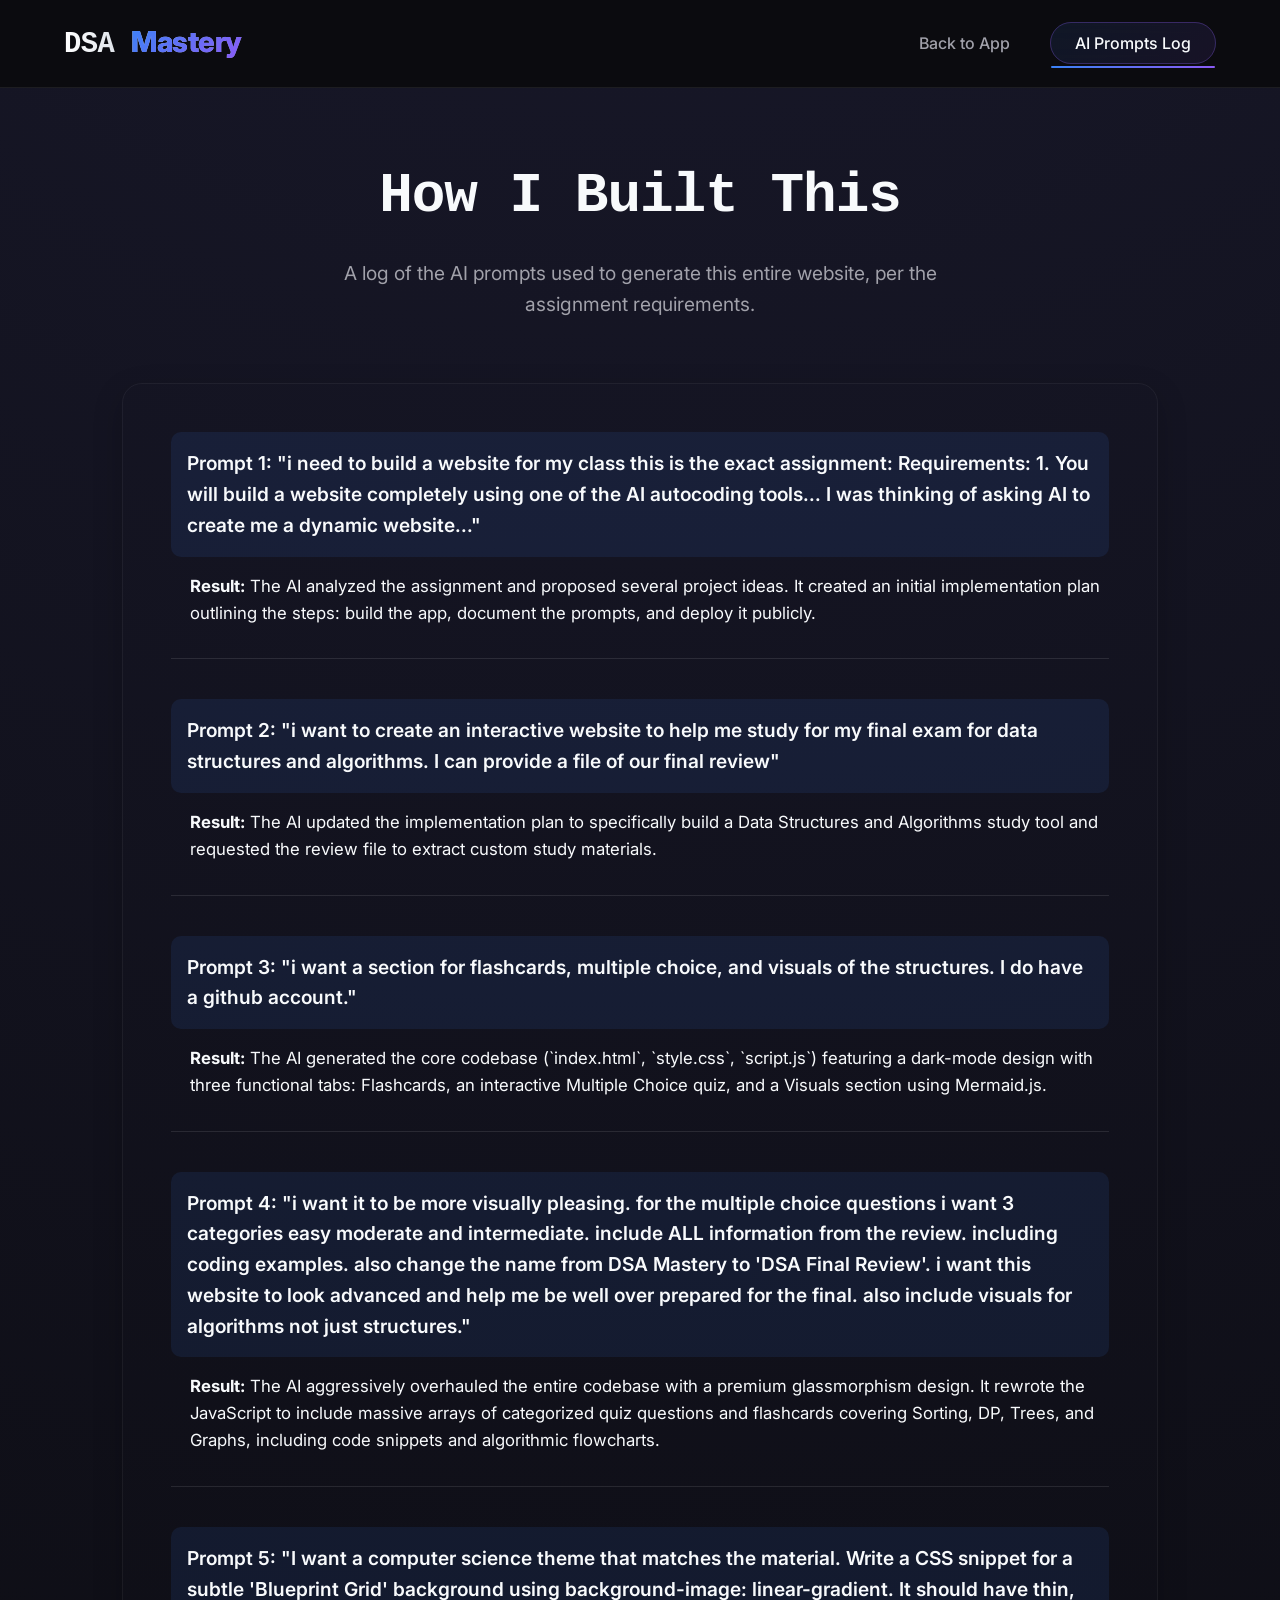
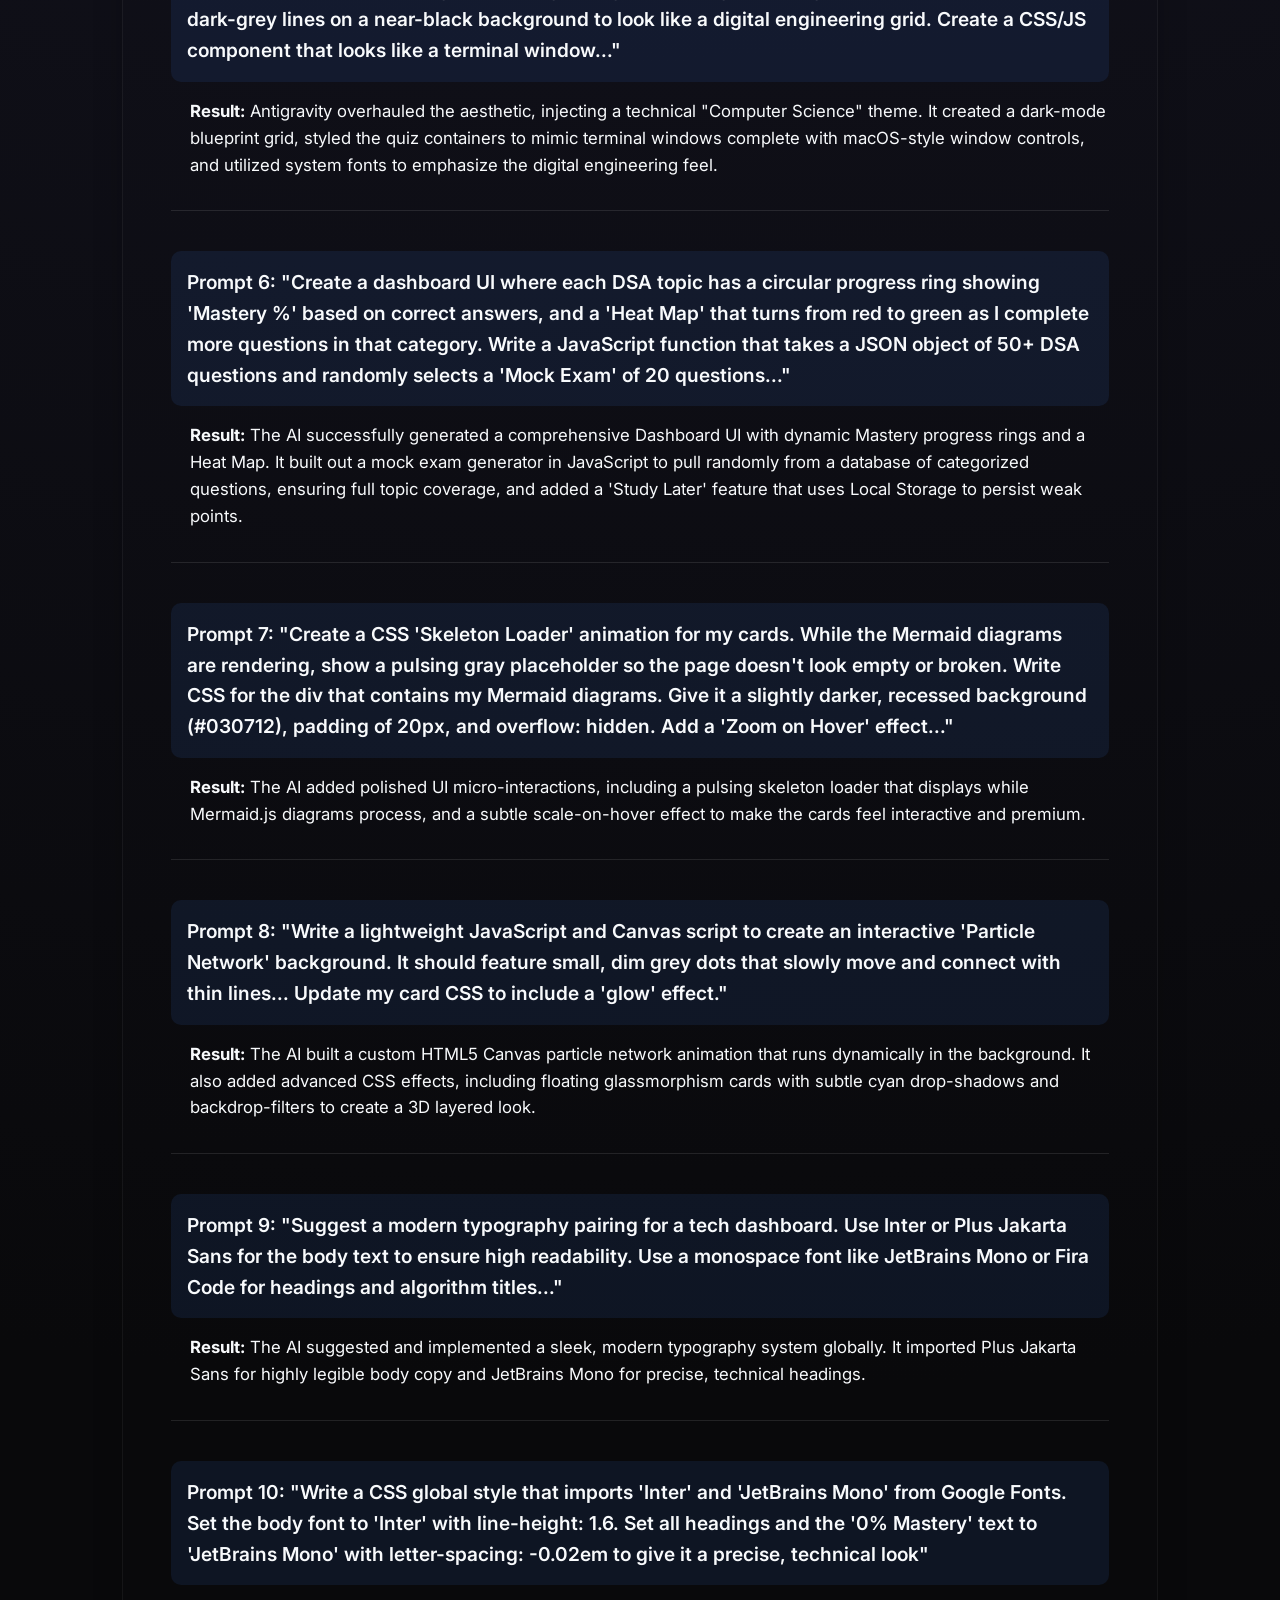
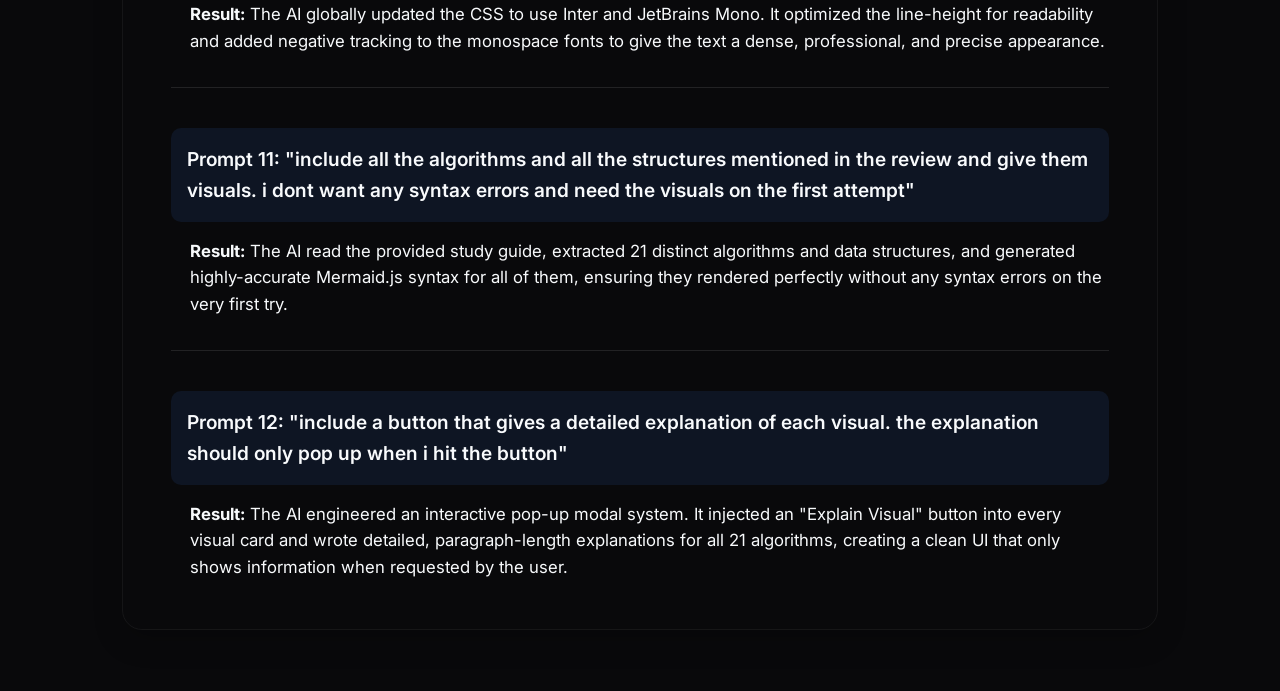
==== commit 31ece9fe: "Add files via upload" ====
--- a/prompts.html
+++ b/prompts.html
@@ -59,10 +59,55 @@
         </div>
 
         <div class="prompts-container">
+
+            <div class="prompt-item">
+                <div class="prompt-text">
+                    Prompt 1: "i need to build a website for my class this is the exact assignment: Requirements: 1. You will build a website completely using one of the AI autocoding tools... I was thinking of asking AI to create me a dynamic website..."
+                </div>
+                <div class="prompt-result">
+                    <strong>Result:</strong> The AI analyzed the assignment and proposed several project ideas. It created an initial implementation plan outlining the steps: build the app, document the prompts, and deploy it publicly.
+                </div>
+            </div>
+
+            <div class="prompt-item">
+                <div class="prompt-text">
+                    Prompt 2: "i want to create an interactive website to help me study for my final exam for data structures and algorithms. I can provide a file of our final review"
+                </div>
+                <div class="prompt-result">
+                    <strong>Result:</strong> The AI updated the implementation plan to specifically build a Data Structures and Algorithms study tool and requested the review file to extract custom study materials.
+                </div>
+            </div>
+
+            <div class="prompt-item">
+                <div class="prompt-text">
+                    Prompt 3: "i want a section for flashcards, multiple choice, and visuals of the structures. I do have a github account."
+                </div>
+                <div class="prompt-result">
+                    <strong>Result:</strong> The AI generated the core codebase (`index.html`, `style.css`, `script.js`) featuring a dark-mode design with three functional tabs: Flashcards, an interactive Multiple Choice quiz, and a Visuals section using Mermaid.js.
+                </div>
+            </div>
+
+            <div class="prompt-item">
+                <div class="prompt-text">
+                    Prompt 4: "i want it to be more visually pleasing. for the multiple choice questions i want 3 categories easy moderate and intermediate. include ALL information from the review. including coding examples. also change the name from DSA Mastery to 'DSA Final Review'. i want this website to look advanced and help me be well over prepared for the final. also include visuals for algorithms not just structures."
+                </div>
+                <div class="prompt-result">
+                    <strong>Result:</strong> The AI aggressively overhauled the entire codebase with a premium glassmorphism design. It rewrote the JavaScript to include massive arrays of categorized quiz questions and flashcards covering Sorting, DP, Trees, and Graphs, including code snippets and algorithmic flowcharts.
+                </div>
+            </div>
             
             <div class="prompt-item">
                 <div class="prompt-text">
-                    Prompt 1: "Create a dashboard UI where each DSA topic has a circular progress ring showing 'Mastery %' based on correct answers, and a 'Heat Map' that turns from red to green as I complete more questions in that category. Write a JavaScript function that takes a JSON object of 50+ DSA questions and randomly selects a 'Mock Exam' of 20 questions..."
+                    Prompt 5: "I want a computer science theme that matches the material. Write a CSS snippet for a subtle 'Blueprint Grid' background using background-image: linear-gradient. It should have thin, dark-grey lines on a near-black background to look like a digital engineering grid. Create a CSS/JS component that looks like a terminal window..."
+                </div>
+                <div class="prompt-result">
+                    <strong>Result:</strong> Antigravity overhauled the aesthetic, injecting a technical "Computer Science" theme. It created a dark-mode blueprint grid, styled the quiz containers to mimic terminal windows complete with macOS-style window controls, and utilized system fonts to emphasize the digital engineering feel.
+                </div>
+            </div>
+
+            <div class="prompt-item">
+                <div class="prompt-text">
+                    Prompt 6: "Create a dashboard UI where each DSA topic has a circular progress ring showing 'Mastery %' based on correct answers, and a 'Heat Map' that turns from red to green as I complete more questions in that category. Write a JavaScript function that takes a JSON object of 50+ DSA questions and randomly selects a 'Mock Exam' of 20 questions..."
                 </div>
                 <div class="prompt-result">
                     <strong>Result:</strong> The AI successfully generated a comprehensive Dashboard UI with dynamic Mastery progress rings and a Heat Map. It built out a mock exam generator in JavaScript to pull randomly from a database of categorized questions, ensuring full topic coverage, and added a 'Study Later' feature that uses Local Storage to persist weak points.
@@ -71,25 +116,43 @@
 
             <div class="prompt-item">
                 <div class="prompt-text">
-                    Prompt 2: "Write a CSS snippet for a subtle 'Blueprint Grid' background using background-image: linear-gradient. It should have thin, dark-grey lines on a near-black background to look like a digital engineering grid. Create a CSS/JS component that looks like a terminal window..."
+                    Prompt 7: "Create a CSS 'Skeleton Loader' animation for my cards. While the Mermaid diagrams are rendering, show a pulsing gray placeholder so the page doesn't look empty or broken. Write CSS for the div that contains my Mermaid diagrams. Give it a slightly darker, recessed background (#030712), padding of 20px, and overflow: hidden. Add a 'Zoom on Hover' effect..."
                 </div>
                 <div class="prompt-result">
-                    <strong>Result:</strong> Antigravity overhauled the aesthetic, injecting a technical "Computer Science" theme. It created a dark-mode blueprint grid, styled the quiz containers to mimic terminal windows complete with macOS-style window controls, and utilized system fonts to emphasize the digital engineering feel.
+                    <strong>Result:</strong> The AI added polished UI micro-interactions, including a pulsing skeleton loader that displays while Mermaid.js diagrams process, and a subtle scale-on-hover effect to make the cards feel interactive and premium.
                 </div>
             </div>
 
             <div class="prompt-item">
                 <div class="prompt-text">
-                    Prompt 3: "Suggest a modern typography pairing for a tech dashboard. Use Inter or Plus Jakarta Sans for the body text to ensure high readability. Use a monospace font like JetBrains Mono or Fira Code for headings and algorithm titles..."
+                    Prompt 8: "Write a lightweight JavaScript and Canvas script to create an interactive 'Particle Network' background. It should feature small, dim grey dots that slowly move and connect with thin lines... Update my card CSS to include a 'glow' effect."
                 </div>
                 <div class="prompt-result">
-                    <strong>Result:</strong> The AI implemented a sleek, modern typography system globally. It imported <code>Inter</code> for highly legible body copy and <code>JetBrains Mono</code> for precise, technical headings. It also optimized the letter-spacing to give the text a dense, professional appearance.
+                    <strong>Result:</strong> The AI built a custom HTML5 Canvas particle network animation that runs dynamically in the background. It also added advanced CSS effects, including floating glassmorphism cards with subtle cyan drop-shadows and backdrop-filters to create a 3D layered look.
                 </div>
             </div>
 
             <div class="prompt-item">
                 <div class="prompt-text">
-                    Prompt 4: "include all the algorithms and all the structures mentioned in the review and give them visuals. i dont want any syntax errors and need the visuals on the first attempt"
+                    Prompt 9: "Suggest a modern typography pairing for a tech dashboard. Use Inter or Plus Jakarta Sans for the body text to ensure high readability. Use a monospace font like JetBrains Mono or Fira Code for headings and algorithm titles..."
+                </div>
+                <div class="prompt-result">
+                    <strong>Result:</strong> The AI suggested and implemented a sleek, modern typography system globally. It imported <code>Plus Jakarta Sans</code> for highly legible body copy and <code>JetBrains Mono</code> for precise, technical headings.
+                </div>
+            </div>
+
+            <div class="prompt-item">
+                <div class="prompt-text">
+                    Prompt 10: "Write a CSS global style that imports 'Inter' and 'JetBrains Mono' from Google Fonts. Set the body font to 'Inter' with line-height: 1.6. Set all headings and the '0% Mastery' text to 'JetBrains Mono' with letter-spacing: -0.02em to give it a precise, technical look"
+                </div>
+                <div class="prompt-result">
+                    <strong>Result:</strong> The AI globally updated the CSS to use <code>Inter</code> and <code>JetBrains Mono</code>. It optimized the line-height for readability and added negative tracking to the monospace fonts to give the text a dense, professional, and precise appearance.
+                </div>
+            </div>
+
+            <div class="prompt-item">
+                <div class="prompt-text">
+                    Prompt 11: "include all the algorithms and all the structures mentioned in the review and give them visuals. i dont want any syntax errors and need the visuals on the first attempt"
                 </div>
                 <div class="prompt-result">
                     <strong>Result:</strong> The AI read the provided study guide, extracted 21 distinct algorithms and data structures, and generated highly-accurate Mermaid.js syntax for all of them, ensuring they rendered perfectly without any syntax errors on the very first try.
@@ -98,19 +161,10 @@
 
             <div class="prompt-item">
                 <div class="prompt-text">
-                    Prompt 5: "include a button that gives a detailed explanation of each visual. the explanation should only pop up when i hit the button"
+                    Prompt 12: "include a button that gives a detailed explanation of each visual. the explanation should only pop up when i hit the button"
                 </div>
                 <div class="prompt-result">
                     <strong>Result:</strong> The AI engineered an interactive pop-up modal system. It injected an "Explain Visual" button into every visual card and wrote detailed, paragraph-length explanations for all 21 algorithms, creating a clean UI that only shows information when requested by the user.
-                </div>
-            </div>
-
-            <div class="prompt-item">
-                <div class="prompt-text">
-                    Prompt 6: "Write a lightweight JavaScript and Canvas script to create an interactive 'Particle Network' background. It should feature small, dim grey dots that slowly move and connect with thin lines... Update my card CSS to include a 'glow' effect."
-                </div>
-                <div class="prompt-result">
-                    <strong>Result:</strong> The AI built a custom HTML5 Canvas particle network animation that runs dynamically in the background. It also added advanced CSS effects, including floating glassmorphism cards with subtle cyan drop-shadows and backdrop-filters to create a 3D layered look.
                 </div>
             </div>
 
